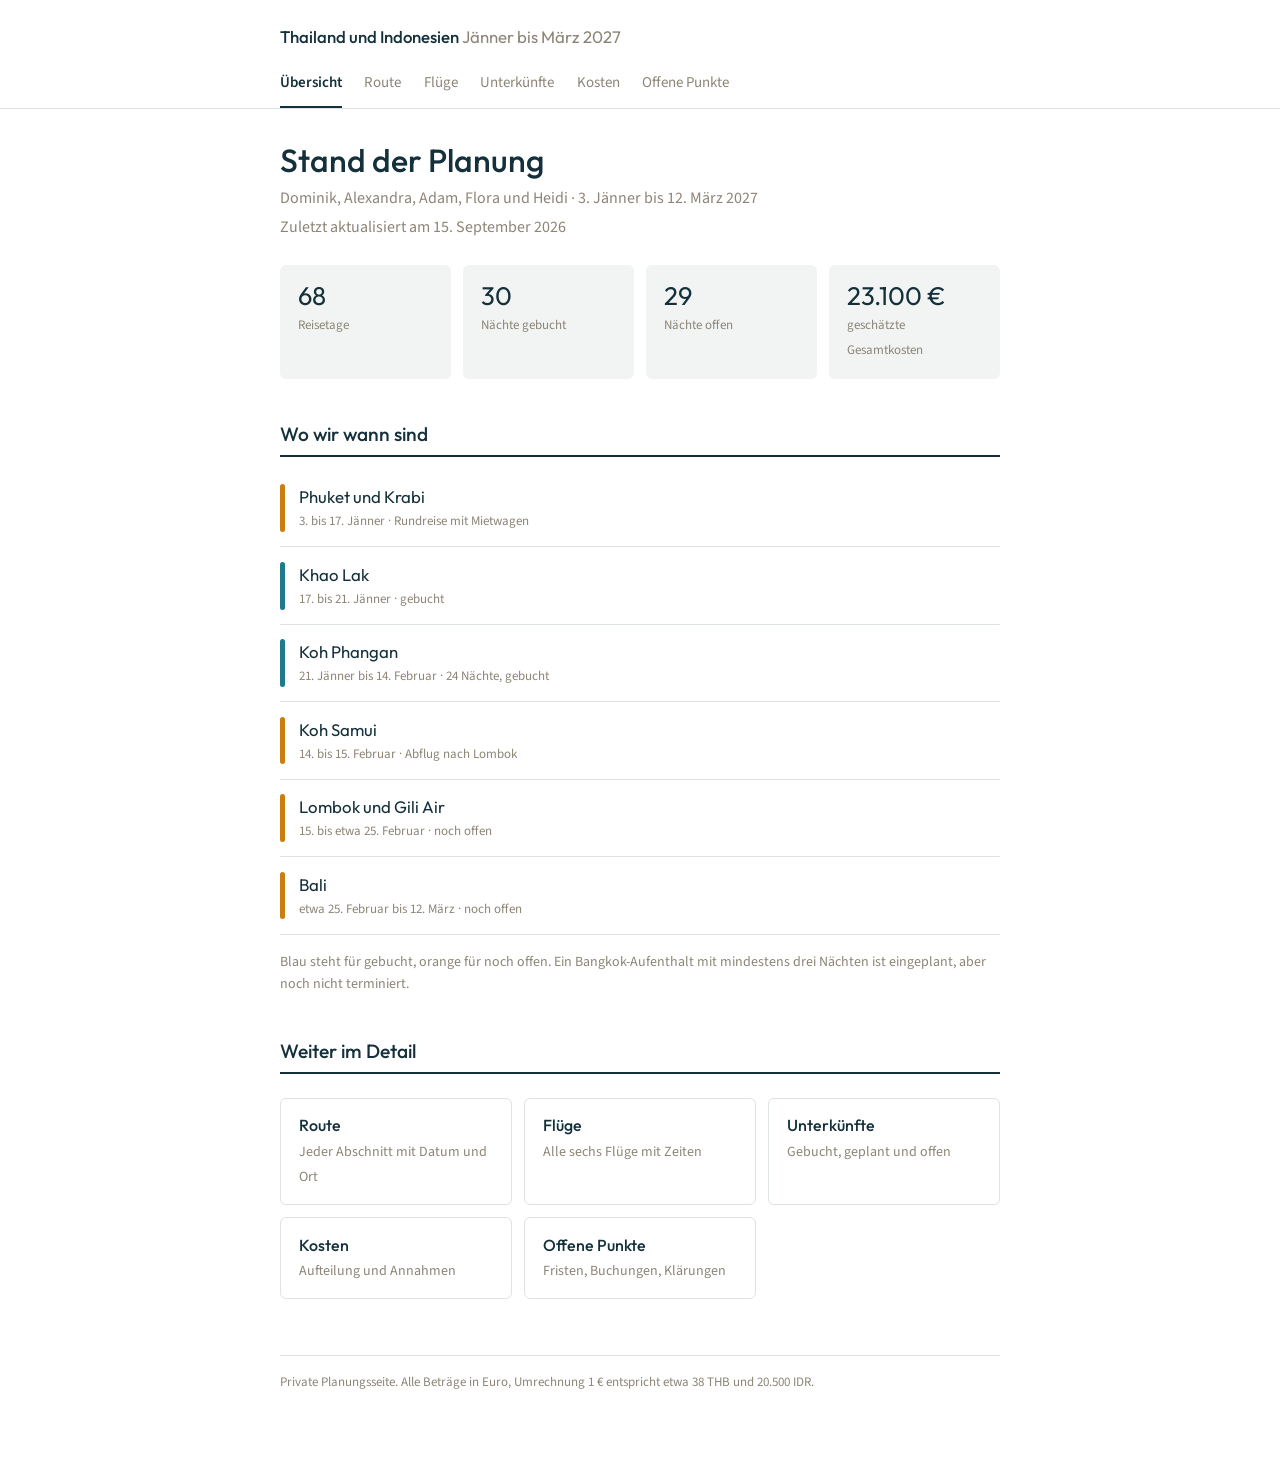
==== index.html @ e58a4ce3 "Add files via upload" ====
<!DOCTYPE html>
<html lang="de">
<head>
<meta charset="utf-8">
<meta name="viewport" content="width=device-width, initial-scale=1">
<meta name="robots" content="noindex, nofollow">
<title>Thailand und Indonesien 2027</title>
<link rel="preconnect" href="https://fonts.googleapis.com">
<link rel="preconnect" href="https://fonts.gstatic.com" crossorigin>
<link href="https://fonts.googleapis.com/css2?family=Outfit:wght@400;500&family=Source+Sans+3:wght@400;600&display=swap" rel="stylesheet">
<link rel="stylesheet" href="style.css">
</head>
<body>
<header class="site"><div class="wrap">
<a class="brand" href="index.html">Thailand und Indonesien <span>Jänner bis März 2027</span></a>
<nav class="site">
<a href="index.html" aria-current="page">Übersicht</a>
<a href="route.html">Route</a>
<a href="fluege.html">Flüge</a>
<a href="unterkuenfte.html">Unterkünfte</a>
<a href="kosten.html">Kosten</a>
<a href="offene-punkte.html">Offene Punkte</a>
</nav>
</div></header>

<div class="wrap">
<h1>Stand der Planung</h1>
<p class="lede">Dominik, Alexandra, Adam, Flora und Heidi &middot; 3. Jänner bis 12. März 2027</p>
<p class="lede">Zuletzt aktualisiert am 15. September 2026</p>

<div class="cards">
  <div class="card"><span class="big">68</span><span class="lbl">Reisetage</span></div>
  <div class="card"><span class="big">30</span><span class="lbl">Nächte gebucht</span></div>
  <div class="card"><span class="big">29</span><span class="lbl">Nächte offen</span></div>
  <div class="card"><span class="big">23.100 &euro;</span><span class="lbl">geschätzte Gesamtkosten</span></div>
</div>

<h2>Wo wir wann sind</h2>

<div class="stage open"><div class="bar"></div><div>
  <div class="what">Phuket und Krabi</div>
  <div class="when">3. bis 17. Jänner &middot; Rundreise mit Mietwagen</div>
</div></div>
<div class="stage"><div class="bar"></div><div>
  <div class="what">Khao Lak</div>
  <div class="when">17. bis 21. Jänner &middot; gebucht</div>
</div></div>
<div class="stage"><div class="bar"></div><div>
  <div class="what">Koh Phangan</div>
  <div class="when">21. Jänner bis 14. Februar &middot; 24 Nächte, gebucht</div>
</div></div>
<div class="stage open"><div class="bar"></div><div>
  <div class="what">Koh Samui</div>
  <div class="when">14. bis 15. Februar &middot; Abflug nach Lombok</div>
</div></div>
<div class="stage open"><div class="bar"></div><div>
  <div class="what">Lombok und Gili Air</div>
  <div class="when">15. bis etwa 25. Februar &middot; noch offen</div>
</div></div>
<div class="stage open"><div class="bar"></div><div>
  <div class="what">Bali</div>
  <div class="when">etwa 25. Februar bis 12. März &middot; noch offen</div>
</div></div>

<p class="sub" style="margin-top:1rem">Blau steht für gebucht, orange für noch offen. Ein Bangkok-Aufenthalt mit mindestens drei Nächten ist eingeplant, aber noch nicht terminiert.</p>

<h2>Weiter im Detail</h2>
<div class="next">
  <a href="route.html"><strong>Route</strong><span>Jeder Abschnitt mit Datum und Ort</span></a>
  <a href="fluege.html"><strong>Flüge</strong><span>Alle sechs Flüge mit Zeiten</span></a>
  <a href="unterkuenfte.html"><strong>Unterkünfte</strong><span>Gebucht, geplant und offen</span></a>
  <a href="kosten.html"><strong>Kosten</strong><span>Aufteilung und Annahmen</span></a>
  <a href="offene-punkte.html"><strong>Offene Punkte</strong><span>Fristen, Buchungen, Klärungen</span></a>
</div>

<footer class="site">Private Planungsseite. Alle Beträge in Euro, Umrechnung 1 &euro; entspricht etwa 38 THB und 20.500 IDR.</footer>
</div>
</body>
</html>
---- style.css ----
:root {
  --ink: #14303B;
  --sea: #1F7A8C;
  --shallow: #4FA3A5;
  --sun: #C97E12;
  --stone: #8C8578;
  --panel: #F1F4F3;
  --line: #DDE3E2;
}

* { box-sizing: border-box; }

body {
  margin: 0;
  font-family: "Source Sans 3", system-ui, -apple-system, sans-serif;
  font-size: 16px;
  line-height: 1.6;
  color: var(--ink);
  background: #fff;
}

.wrap { max-width: 760px; margin: 0 auto; padding: 0 1.25rem 4rem; }

header.site {
  border-bottom: 1px solid var(--line);
  margin-bottom: 2rem;
}

header.site .wrap { padding-top: 1.5rem; padding-bottom: 0; }

.brand {
  font-family: "Outfit", system-ui, sans-serif;
  font-size: 1.05rem;
  font-weight: 500;
  color: var(--ink);
  text-decoration: none;
  display: block;
  margin-bottom: .9rem;
}

.brand span { color: var(--stone); font-weight: 400; }

nav.site { display: flex; flex-wrap: wrap; gap: 0 1.4rem; }

nav.site a {
  font-size: 15px;
  color: var(--stone);
  text-decoration: none;
  padding: .35rem 0 .7rem;
  border-bottom: 2px solid transparent;
}

nav.site a:hover { color: var(--ink); }
nav.site a[aria-current="page"] { color: var(--ink); font-weight: 600; border-bottom-color: var(--ink); }

h1 {
  font-family: "Outfit", system-ui, sans-serif;
  font-weight: 500;
  font-size: 2rem;
  line-height: 1.2;
  margin: 1.5rem 0 .4rem;
}

h2 {
  font-family: "Outfit", system-ui, sans-serif;
  font-weight: 500;
  font-size: 1.2rem;
  margin: 2.5rem 0 .8rem;
  padding-bottom: .35rem;
  border-bottom: 2px solid var(--ink);
}

h3 {
  font-family: "Outfit", system-ui, sans-serif;
  font-weight: 500;
  font-size: 1rem;
  margin: 1.75rem 0 .5rem;
}

p.lede { color: var(--stone); margin: 0 0 .25rem; }
p.sub { color: var(--stone); font-size: 14px; }

table { width: 100%; border-collapse: collapse; font-size: 15px; }
th, td { text-align: left; padding: .55rem .5rem; border-bottom: 1px solid var(--line); vertical-align: top; }
th { font-weight: 600; color: var(--stone); font-size: 13px; }
td.num, th.num { text-align: right; white-space: nowrap; }
tr.sum td { border-top: 2px solid var(--ink); border-bottom: none; font-weight: 600; }
.route { font-weight: 600; }

.tag { display: inline-block; font-size: 12px; font-weight: 600; padding: 1px 8px; border-radius: 3px; white-space: nowrap; }
.tag-ok { background: #DCEBED; color: #10525E; }
.tag-plan { background: #E7E4DC; color: #5A5347; }
.tag-open { background: #F7E7C8; color: #7A4D06; }

.cards { display: grid; grid-template-columns: repeat(auto-fit, minmax(160px, 1fr)); gap: 12px; margin: 1.5rem 0; }
.card { background: var(--panel); border-radius: 6px; padding: 1rem 1.1rem; }
.card .big { font-family: "Outfit", sans-serif; font-size: 1.6rem; line-height: 1.2; display: block; }
.card .lbl { color: var(--stone); font-size: 13px; }

.totals { background: var(--panel); padding: 1rem 1.25rem; border-radius: 6px; margin-top: 1rem; }
.totals .big { font-family: "Outfit", sans-serif; font-size: 1.75rem; display: block; line-height: 1.2; }

ul.todo { list-style: none; margin: 0; padding: 0; }
ul.todo li { padding: .5rem 0 .5rem 1.6rem; border-bottom: 1px solid var(--line); position: relative; font-size: 15px; }
ul.todo li::before { content: ""; position: absolute; left: 0; top: .85rem; width: 12px; height: 12px; border: 1.5px solid var(--sea); border-radius: 2px; }
ul.todo li.urgent::before { border-color: var(--sun); background: var(--sun); }

.stage { display: flex; gap: 14px; padding: .9rem 0; border-bottom: 1px solid var(--line); }
.stage .bar { width: 5px; border-radius: 3px; flex: none; background: var(--sea); }
.stage.open .bar { background: var(--sun); }
.stage .when { font-size: 13px; color: var(--stone); }
.stage .what { font-family: "Outfit", sans-serif; font-size: 1.05rem; }

.chartbox { position: relative; height: 320px; margin: 1.5rem 0 .5rem; }
.legend { display: flex; flex-wrap: wrap; gap: .4rem 1.1rem; font-size: 14px; margin-bottom: .75rem; }
.legend span { display: flex; align-items: center; gap: 6px; }
.swatch { width: 11px; height: 11px; border-radius: 2px; flex: none; }

.next { display: grid; grid-template-columns: repeat(auto-fit, minmax(200px, 1fr)); gap: 12px; margin-top: 1.5rem; }
.next a { display: block; padding: .9rem 1.1rem; border: 1px solid var(--line); border-radius: 6px; text-decoration: none; color: var(--ink); }
.next a:hover { border-color: var(--sea); }
.next a strong { font-family: "Outfit", sans-serif; font-weight: 500; display: block; }
.next a span { color: var(--stone); font-size: 14px; }

footer.site { margin-top: 3.5rem; padding-top: 1rem; border-top: 1px solid var(--line); color: var(--stone); font-size: 13px; }

@media (max-width: 520px) {
  h1 { font-size: 1.6rem; }
  table { font-size: 14px; }
  th, td { padding: .5rem .35rem; }
}

.stay { border: 1px solid var(--line); border-radius: 8px; overflow: hidden; margin: 1.25rem 0; }
.stay img { display: block; width: 100%; height: 190px; object-fit: cover; background: var(--panel); }
.stay .body { padding: 1rem 1.15rem 1.15rem; }
.stay .dates { font-size: 13px; color: var(--stone); }
.stay h3 { margin: .15rem 0 .1rem; font-size: 1.15rem; }
.stay .place { font-size: 14px; color: var(--stone); }
.stay .facts { display: flex; flex-wrap: wrap; gap: .3rem .9rem; margin: .65rem 0 .5rem; font-size: 14px; }
.stay .facts b { font-weight: 600; }
.stay p { margin: .5rem 0 0; font-size: 15px; }
.stay .links { margin-top: .9rem; display: flex; flex-wrap: wrap; gap: .5rem; }
.stay .links a {
  font-size: 14px; text-decoration: none; color: var(--sea);
  border: 1px solid var(--line); border-radius: 4px; padding: .25rem .7rem;
}
.stay .links a:hover { border-color: var(--sea); }
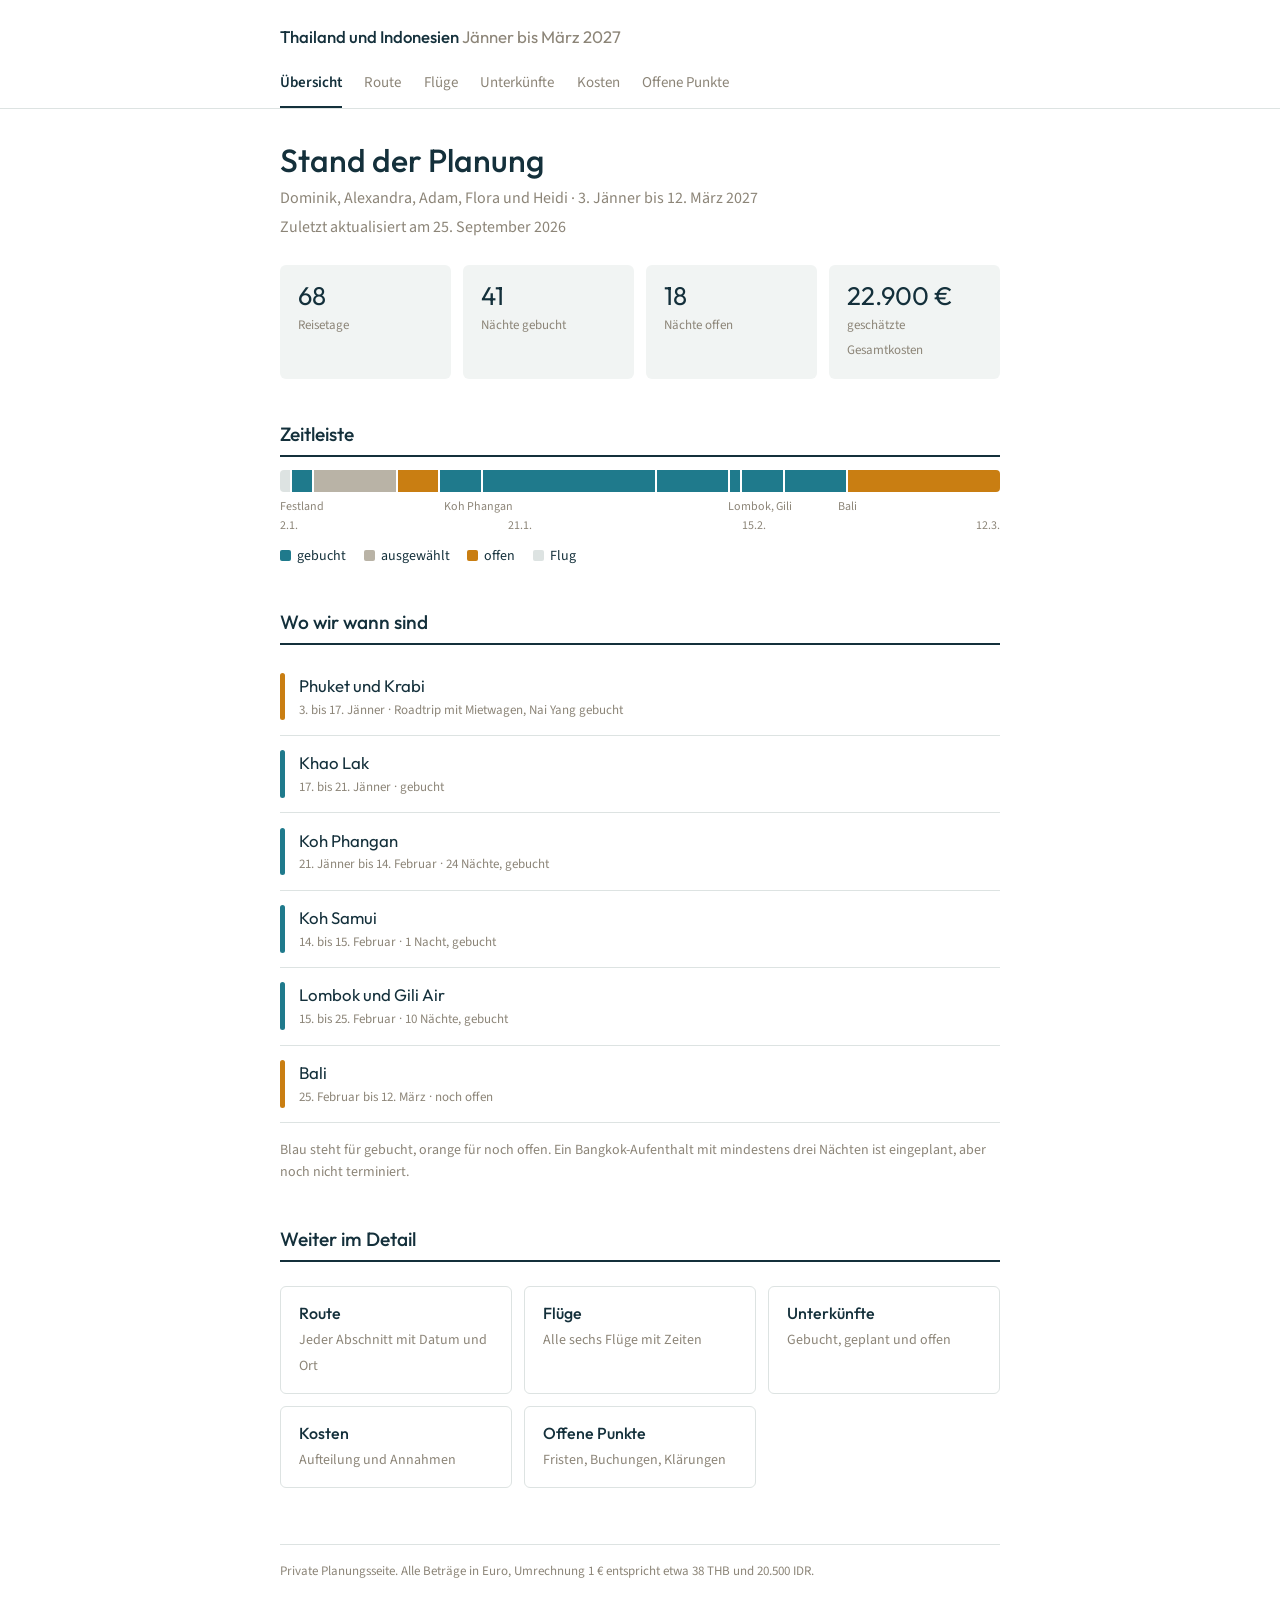
==== commit df930936: "Add files via upload" ====
--- a/index.html
+++ b/index.html
@@ -26,20 +26,45 @@
 <div class="wrap">
 <h1>Stand der Planung</h1>
 <p class="lede">Dominik, Alexandra, Adam, Flora und Heidi &middot; 3. Jänner bis 12. März 2027</p>
-<p class="lede">Zuletzt aktualisiert am 15. September 2026</p>
+<p class="lede">Zuletzt aktualisiert am 25. September 2026</p>
 
 <div class="cards">
   <div class="card"><span class="big">68</span><span class="lbl">Reisetage</span></div>
-  <div class="card"><span class="big">30</span><span class="lbl">Nächte gebucht</span></div>
-  <div class="card"><span class="big">29</span><span class="lbl">Nächte offen</span></div>
-  <div class="card"><span class="big">23.100 &euro;</span><span class="lbl">geschätzte Gesamtkosten</span></div>
+  <div class="card"><span class="big">41</span><span class="lbl">Nächte gebucht</span></div>
+  <div class="card"><span class="big">18</span><span class="lbl">Nächte offen</span></div>
+  <div class="card"><span class="big">22.900 &euro;</span><span class="lbl">geschätzte Gesamtkosten</span></div>
+</div>
+
+<h2>Zeitleiste</h2>
+<div class="tl" role="img" aria-label="Zeitleiste 2. Jänner bis 12. März 2027">
+  <div class="seg transit" style="flex:1" title="Anreise 02.–03.01."></div>
+  <div class="seg ok" style="flex:2" title="Nai Yang 03.–05.01."></div>
+  <div class="seg plan" style="flex:8" title="Krabi 05.–13.01. (evtl.)"></div>
+  <div class="seg open" style="flex:4" title="Khao Sok 13.–17.01."></div>
+  <div class="seg ok" style="flex:4" title="Khao Lak 17.–21.01."></div>
+  <div class="seg ok" style="flex:17" title="Koh Phangan, Longtail 21.01.–07.02."></div>
+  <div class="seg ok" style="flex:7" title="Koh Phangan, Sandy Bay 07.–14.02."></div>
+  <div class="seg ok" style="flex:1" title="Koh Samui 14.–15.02."></div>
+  <div class="seg ok" style="flex:4" title="Lombok Süd 15.–19.02."></div>
+  <div class="seg ok" style="flex:6" title="Gili Air 19.–25.02."></div>
+  <div class="seg open" style="flex:15" title="Bali 25.02.–12.03."></div>
+</div>
+<div class="tl-lbl">
+  <span style="flex:15">Festland</span><span style="flex:25">Koh Phangan</span><span style="flex:1"></span><span style="flex:10">Lombok, Gili</span><span style="flex:15">Bali</span>
+</div>
+<div class="tl-lbl dates"><span>2.1.</span><span>21.1.</span><span>15.2.</span><span>12.3.</span></div>
+<div class="legend" style="margin-top:.6rem">
+  <span><i class="swatch" style="background:var(--sea)"></i>gebucht</span>
+  <span><i class="swatch" style="background:#B9B3A6"></i>ausgewählt</span>
+  <span><i class="swatch" style="background:var(--sun)"></i>offen</span>
+  <span><i class="swatch" style="background:#DDE3E2"></i>Flug</span>
 </div>
 
 <h2>Wo wir wann sind</h2>
 
 <div class="stage open"><div class="bar"></div><div>
   <div class="what">Phuket und Krabi</div>
-  <div class="when">3. bis 17. Jänner &middot; Rundreise mit Mietwagen</div>
+  <div class="when">3. bis 17. Jänner &middot; Roadtrip mit Mietwagen, Nai Yang gebucht</div>
 </div></div>
 <div class="stage"><div class="bar"></div><div>
   <div class="what">Khao Lak</div>
@@ -49,17 +74,17 @@
   <div class="what">Koh Phangan</div>
   <div class="when">21. Jänner bis 14. Februar &middot; 24 Nächte, gebucht</div>
 </div></div>
-<div class="stage open"><div class="bar"></div><div>
+<div class="stage"><div class="bar"></div><div>
   <div class="what">Koh Samui</div>
-  <div class="when">14. bis 15. Februar &middot; Abflug nach Lombok</div>
+  <div class="when">14. bis 15. Februar &middot; 1 Nacht, gebucht</div>
 </div></div>
-<div class="stage open"><div class="bar"></div><div>
+<div class="stage"><div class="bar"></div><div>
   <div class="what">Lombok und Gili Air</div>
-  <div class="when">15. bis etwa 25. Februar &middot; noch offen</div>
+  <div class="when">15. bis 25. Februar &middot; 10 Nächte, gebucht</div>
 </div></div>
 <div class="stage open"><div class="bar"></div><div>
   <div class="what">Bali</div>
-  <div class="when">etwa 25. Februar bis 12. März &middot; noch offen</div>
+  <div class="when">25. Februar bis 12. März &middot; noch offen</div>
 </div></div>
 
 <p class="sub" style="margin-top:1rem">Blau steht für gebucht, orange für noch offen. Ein Bangkok-Aufenthalt mit mindestens drei Nächten ist eingeplant, aber noch nicht terminiert.</p>
--- a/style.css
+++ b/style.css
@@ -145,3 +145,13 @@
   border: 1px solid var(--line); border-radius: 4px; padding: .25rem .7rem;
 }
 .stay .links a:hover { border-color: var(--sea); }
+
+.tl { display: flex; height: 22px; border-radius: 4px; overflow: hidden; gap: 2px; margin-top: .5rem; }
+.tl .seg { min-width: 3px; }
+.tl .ok { background: var(--sea); }
+.tl .plan { background: #B9B3A6; }
+.tl .open { background: var(--sun); }
+.tl .transit { background: var(--line); }
+.tl-lbl { display: flex; gap: 2px; font-size: 12px; color: var(--stone); margin-top: .3rem; }
+.tl-lbl span { overflow: hidden; white-space: nowrap; }
+.tl-lbl.dates { justify-content: space-between; margin-top: 0; }
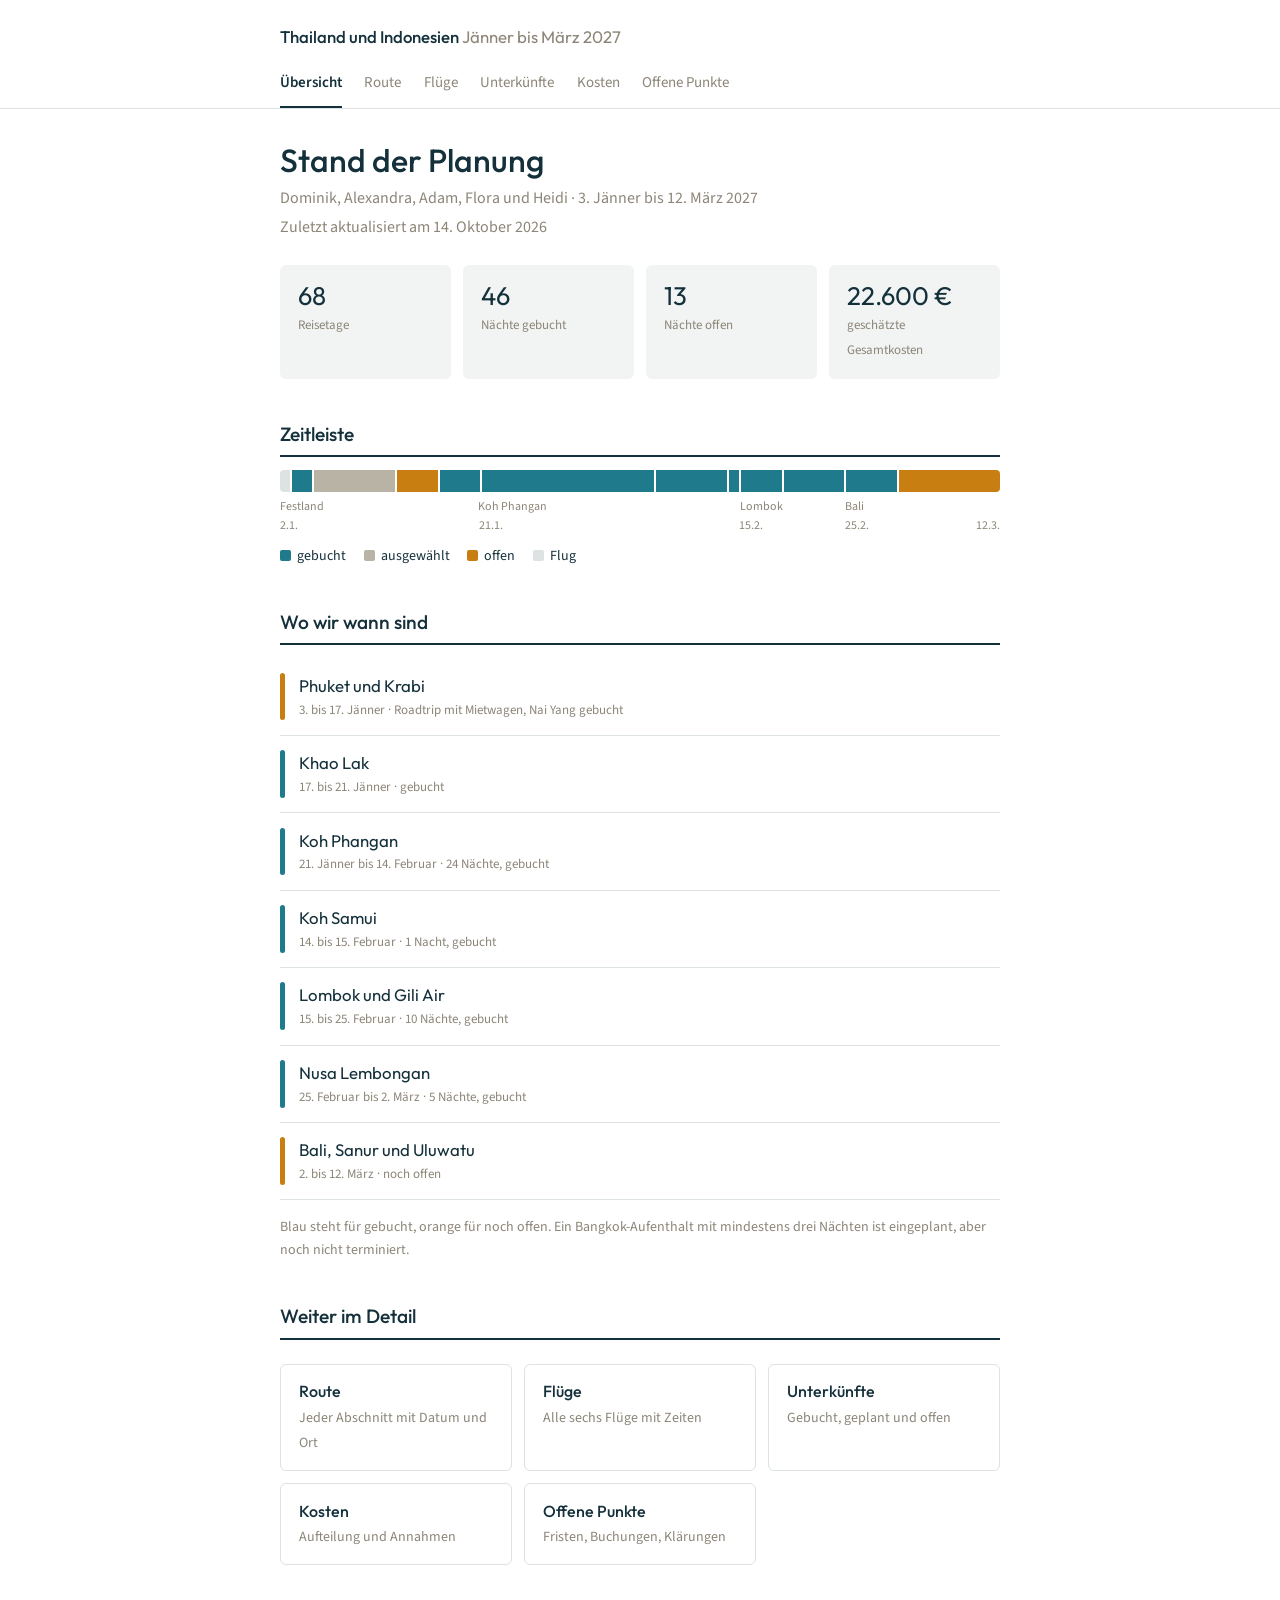
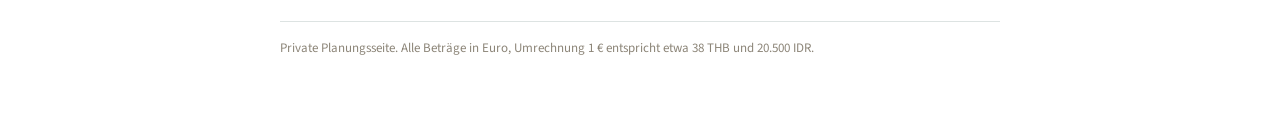
==== commit 62e0143a: "Add files via upload" ====
--- a/index.html
+++ b/index.html
@@ -26,13 +26,13 @@
 <div class="wrap">
 <h1>Stand der Planung</h1>
 <p class="lede">Dominik, Alexandra, Adam, Flora und Heidi &middot; 3. Jänner bis 12. März 2027</p>
-<p class="lede">Zuletzt aktualisiert am 25. September 2026</p>
+<p class="lede">Zuletzt aktualisiert am 14. Oktober 2026</p>
 
 <div class="cards">
   <div class="card"><span class="big">68</span><span class="lbl">Reisetage</span></div>
-  <div class="card"><span class="big">41</span><span class="lbl">Nächte gebucht</span></div>
-  <div class="card"><span class="big">18</span><span class="lbl">Nächte offen</span></div>
-  <div class="card"><span class="big">22.900 &euro;</span><span class="lbl">geschätzte Gesamtkosten</span></div>
+  <div class="card"><span class="big">46</span><span class="lbl">Nächte gebucht</span></div>
+  <div class="card"><span class="big">13</span><span class="lbl">Nächte offen</span></div>
+  <div class="card"><span class="big">22.600 &euro;</span><span class="lbl">geschätzte Gesamtkosten</span></div>
 </div>
 
 <h2>Zeitleiste</h2>
@@ -47,12 +47,13 @@
   <div class="seg ok" style="flex:1" title="Koh Samui 14.–15.02."></div>
   <div class="seg ok" style="flex:4" title="Lombok Süd 15.–19.02."></div>
   <div class="seg ok" style="flex:6" title="Gili Air 19.–25.02."></div>
-  <div class="seg open" style="flex:15" title="Bali 25.02.–12.03."></div>
+  <div class="seg ok" style="flex:5" title="Nusa Lembongan 25.02.–02.03."></div>
+  <div class="seg open" style="flex:10" title="Bali, Sanur und Uluwatu 02.–12.03."></div>
 </div>
 <div class="tl-lbl">
-  <span style="flex:15">Festland</span><span style="flex:25">Koh Phangan</span><span style="flex:1"></span><span style="flex:10">Lombok, Gili</span><span style="flex:15">Bali</span>
+  <span style="flex:19">Festland</span><span style="flex:24">Koh Phangan</span><span style="flex:1"></span><span style="flex:10" title="Lombok und Gili Air">Lombok</span><span style="flex:15">Bali</span>
 </div>
-<div class="tl-lbl dates"><span>2.1.</span><span>21.1.</span><span>15.2.</span><span>12.3.</span></div>
+<div class="tl-lbl dates"><span style="flex:19">2.1.</span><span style="flex:25">21.1.</span><span style="flex:10">15.2.</span><span style="flex:15;display:flex;justify-content:space-between"><span>25.2.</span><span>12.3.</span></span></div>
 <div class="legend" style="margin-top:.6rem">
   <span><i class="swatch" style="background:var(--sea)"></i>gebucht</span>
   <span><i class="swatch" style="background:#B9B3A6"></i>ausgewählt</span>
@@ -82,9 +83,13 @@
   <div class="what">Lombok und Gili Air</div>
   <div class="when">15. bis 25. Februar &middot; 10 Nächte, gebucht</div>
 </div></div>
+<div class="stage"><div class="bar"></div><div>
+  <div class="what">Nusa Lembongan</div>
+  <div class="when">25. Februar bis 2. März &middot; 5 Nächte, gebucht</div>
+</div></div>
 <div class="stage open"><div class="bar"></div><div>
-  <div class="what">Bali</div>
-  <div class="when">25. Februar bis 12. März &middot; noch offen</div>
+  <div class="what">Bali, Sanur und Uluwatu</div>
+  <div class="when">2. bis 12. März &middot; noch offen</div>
 </div></div>
 
 <p class="sub" style="margin-top:1rem">Blau steht für gebucht, orange für noch offen. Ein Bangkok-Aufenthalt mit mindestens drei Nächten ist eingeplant, aber noch nicht terminiert.</p>
